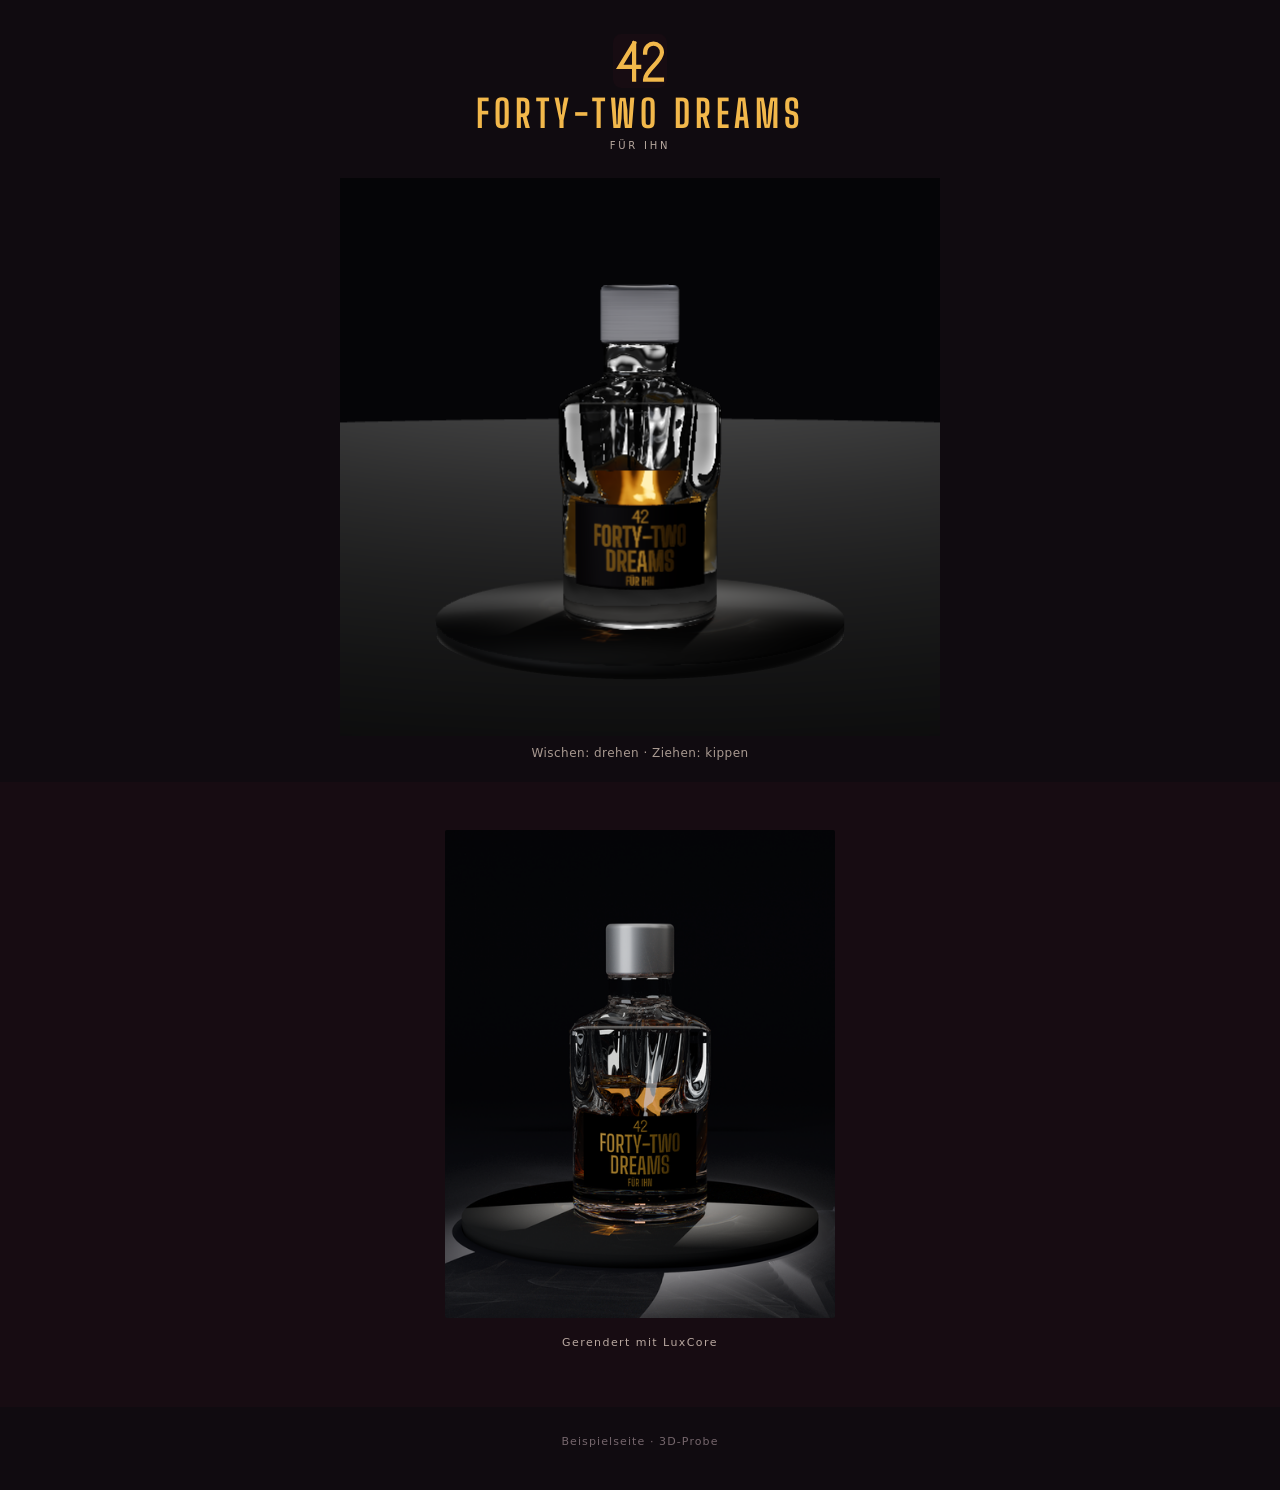
==== index.html @ 81617a9c "Vorschau: Beispielseite Flakon Forty-Two Dreams (flakon-probe E-016, Stand 4ac1927)" ====
<!doctype html>
<html lang="de">
<head>
  <meta charset="utf-8">
  <meta name="viewport" content="width=device-width,initial-scale=1">
  <meta name="robots" content="noindex, nofollow">
  <title>FORTY-TWO DREAMS</title>
  <link rel="icon" href="data:,">
  <link rel="stylesheet" href="./stil.css">
  <script type="importmap">
    {"imports":{"three":"./lib/three.webgpu.js","three/tsl":"./lib/three.tsl.js"}}
  </script>
</head>
<body class="beispiel">
  <header class="kopf">
    <img src="./42-zeichen.svg" alt="">
    <h1>FORTY-TWO DREAMS</h1>
    <p>FÜR IHN</p>
  </header>
  <main>
    <section class="buhne" aria-label="Interaktiver Flakon">
      <canvas aria-label="Drehbarer und kippbarer Flakon"></canvas>
      <div id="lade" aria-label="3D-Ansicht wird geladen"></div>
      <p id="fehler" hidden></p>
    </section>
    <p class="bedienhinweis">Wischen: drehen · Ziehen: kippen</p>
  </main>
  <section class="standbild">
    <img src="./standbild_luxcore.png" alt="FORTY-TWO DREAMS">
    <p>Gerendert mit LuxCore</p>
  </section>
  <footer>Beispielseite · 3D-Probe</footer>
  <script type="module" src="./flakon.js"></script>
</body>
</html>
---- stil.css ----
@font-face { font-family: BigShoulders; src: url('./BigShouldersDisplay-700.ttf') format('truetype'); font-weight: 700; }
:root { color-scheme: dark; font-family: system-ui, sans-serif; background: #11181b; }
* { box-sizing: border-box; }
[hidden] { display: none !important; }
body { margin: 0; overflow: hidden; }
main, canvas { width: 100vw; height: 100vh; display: block; }
canvas { touch-action: none; cursor: grab; }
canvas:active { cursor: grabbing; }
.hinweis {
  position: fixed; left: 20px; bottom: 20px; display: grid; gap: 5px;
  padding: 12px 16px; border: 1px solid #ffffff20; border-radius: 8px;
  color: #d6e2e5; background: #11181bcc; font-size: 13px; pointer-events: none;
}
.hinweis strong { color: #e5b86d; font-size: 15px; }
#status { color: #91a4a9; }
.regler {
  position: fixed; right: 20px; top: 16px; display: grid; gap: 8px;
  padding: 10px 14px; border: 1px solid #ffffff20; border-radius: 8px;
  color: #d6e2e5; background: #11181bcc; font-size: 13px;
}
.regler label { display: grid; grid-template-columns: 80px 120px; align-items: center; gap: 8px; }

.beispiel { overflow-y: auto; background: #100b10; color: #f0e8df; }
.beispiel main { width: 100%; height: auto; }
.kopf { min-height: 118px; display: grid; place-items: center; align-content: center; gap: 7px; padding: 18px 20px 14px; }
.kopf img { width: 44px; height: 44px; }
.kopf h1 { margin: 0; color: #f2b84b; font: 700 30px/1 BigShoulders, sans-serif; letter-spacing: .13em; text-align: center; }
.kopf p { margin: 0; color: #b8a99f; font-size: 10px; letter-spacing: .28em; }
.buhne { position: relative; width: min(100%, 600px); height: min(54vh, 650px); margin: 0 auto; overflow: hidden; }
.buhne canvas { width: 100%; height: 100%; }
.bedienhinweis { margin: 10px 16px 22px; color: #a99a91; font-size: 12px; letter-spacing: .04em; text-align: center; }
#lade { position: absolute; inset: 50% auto auto 50%; width: 30px; height: 30px; margin: -15px;
  border: 1px solid #f2b84b30; border-top-color: #f2b84b; border-radius: 50%; animation: drehen 1s linear infinite; }
@keyframes drehen { to { transform: rotate(360deg); } }
#fehler { position: absolute; inset: 45% 20px auto; margin: 0; color: #f2b84b; text-align: center; }
.standbild { padding: 30px 20px 50px; background: #170c12; text-align: center; }
.standbild img { display: block; width: min(78vw, 390px); height: auto; margin: 0 auto 18px; border-radius: 2px; }
.standbild p { margin: 0; color: #b9a8a0; font-size: 11px; letter-spacing: .13em; }
.beispiel footer { padding: 28px 20px 42px; color: #75666c; font-size: 11px; letter-spacing: .1em; text-align: center; }
@media (min-width: 800px) {
  .kopf { min-height: 178px; padding: 28px 20px 22px; }
  .kopf img { width: 54px; height: 54px; }
  .kopf h1 { font-size: 38px; }
  .buhne { height: min(62vh, 650px); }
  .standbild { padding: 48px 20px 58px; }
}
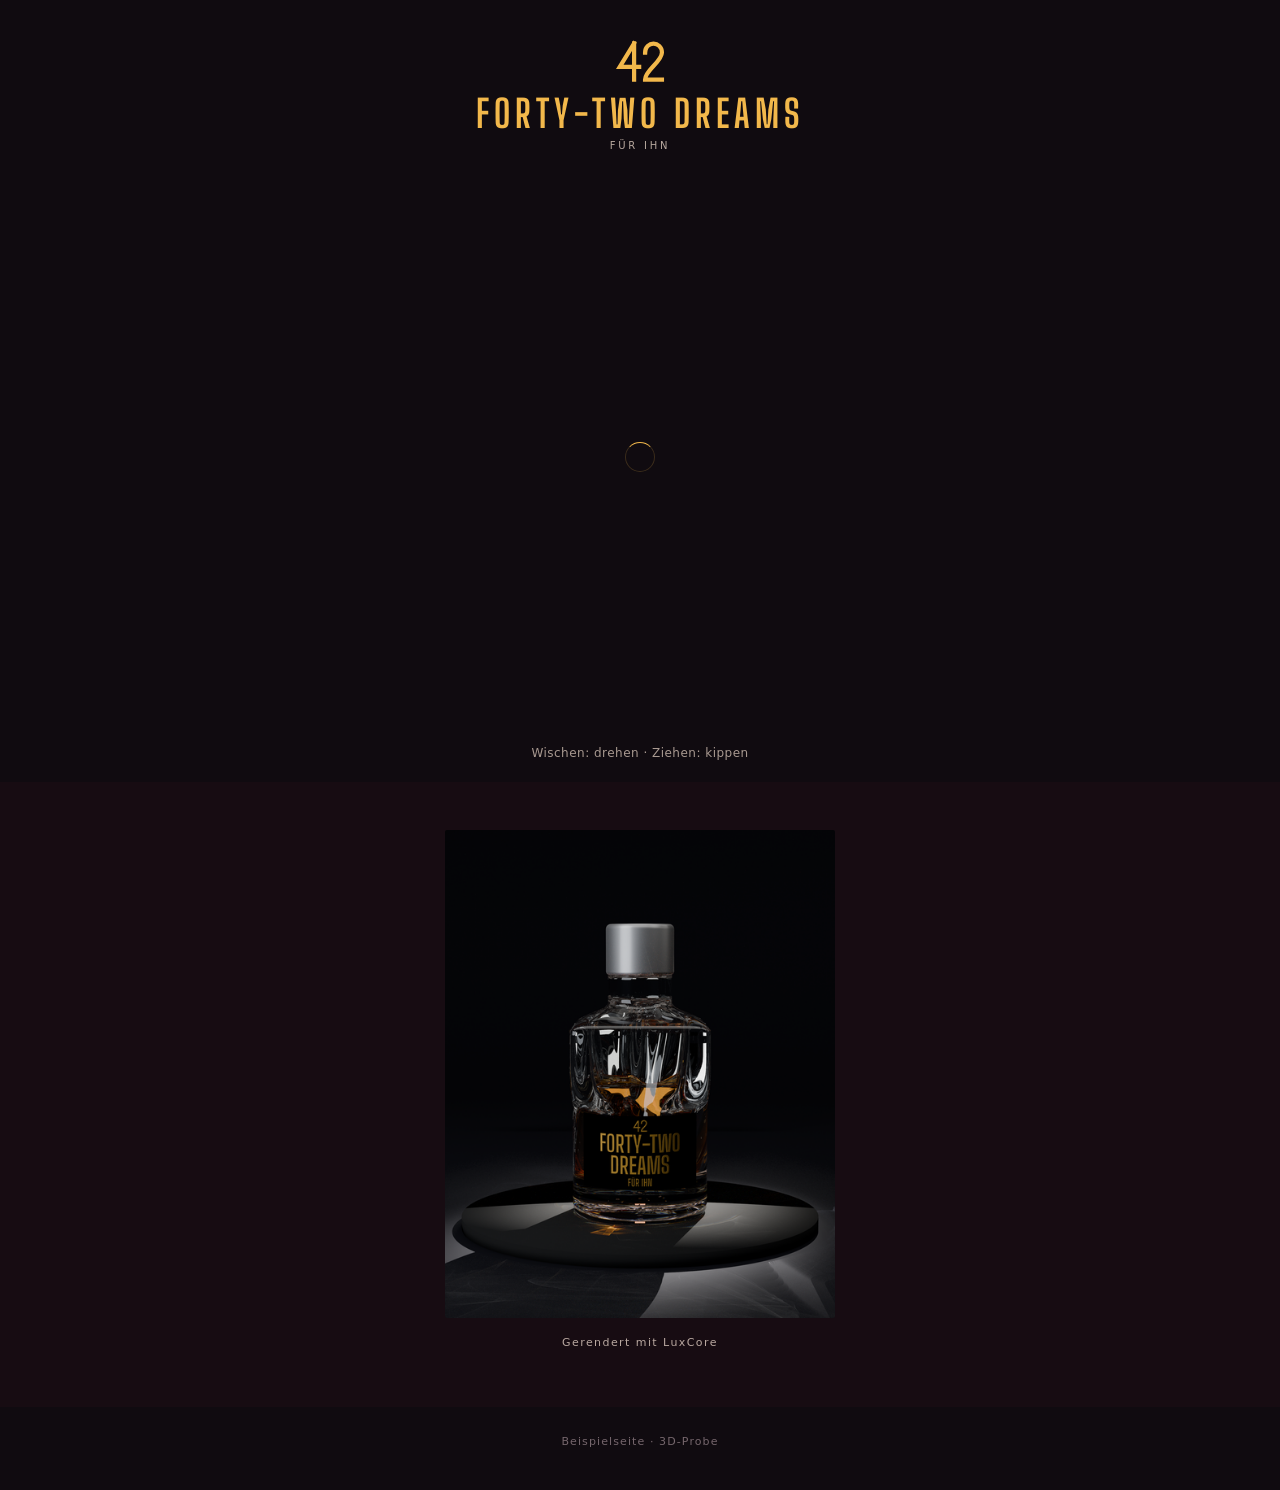
==== commit b994d9e8: "Vorschau: Stand T3k (Echtzeit-Licht auf dem Teller)" ====
--- a/index.html
+++ b/index.html
@@ -30,6 +30,16 @@
     <p>Gerendert mit LuxCore</p>
   </section>
   <footer>Beispielseite · 3D-Probe</footer>
-  <script type="module" src="./flakon.js"></script>
+  <script>
+    // Lädt das Programm selbst nicht (kaputte Auslieferung), erscheint ein Satz statt der endlosen Ladeanzeige
+    function flakonLadefehler() {
+      if (document.documentElement.dataset.flakon) return;
+      document.documentElement.dataset.flakon = 'fehler';
+      var ziel = document.querySelector('#status') || document.querySelector('#fehler'), lade = document.querySelector('#lade');
+      if (ziel) { ziel.hidden = false; ziel.textContent = 'Die 3D-Ansicht konnte nicht geladen werden.'; }
+      if (lade) lade.hidden = true;
+    }
+  </script>
+  <script type="module" src="./flakon.js" onerror="flakonLadefehler()"></script>
 </body>
 </html>
